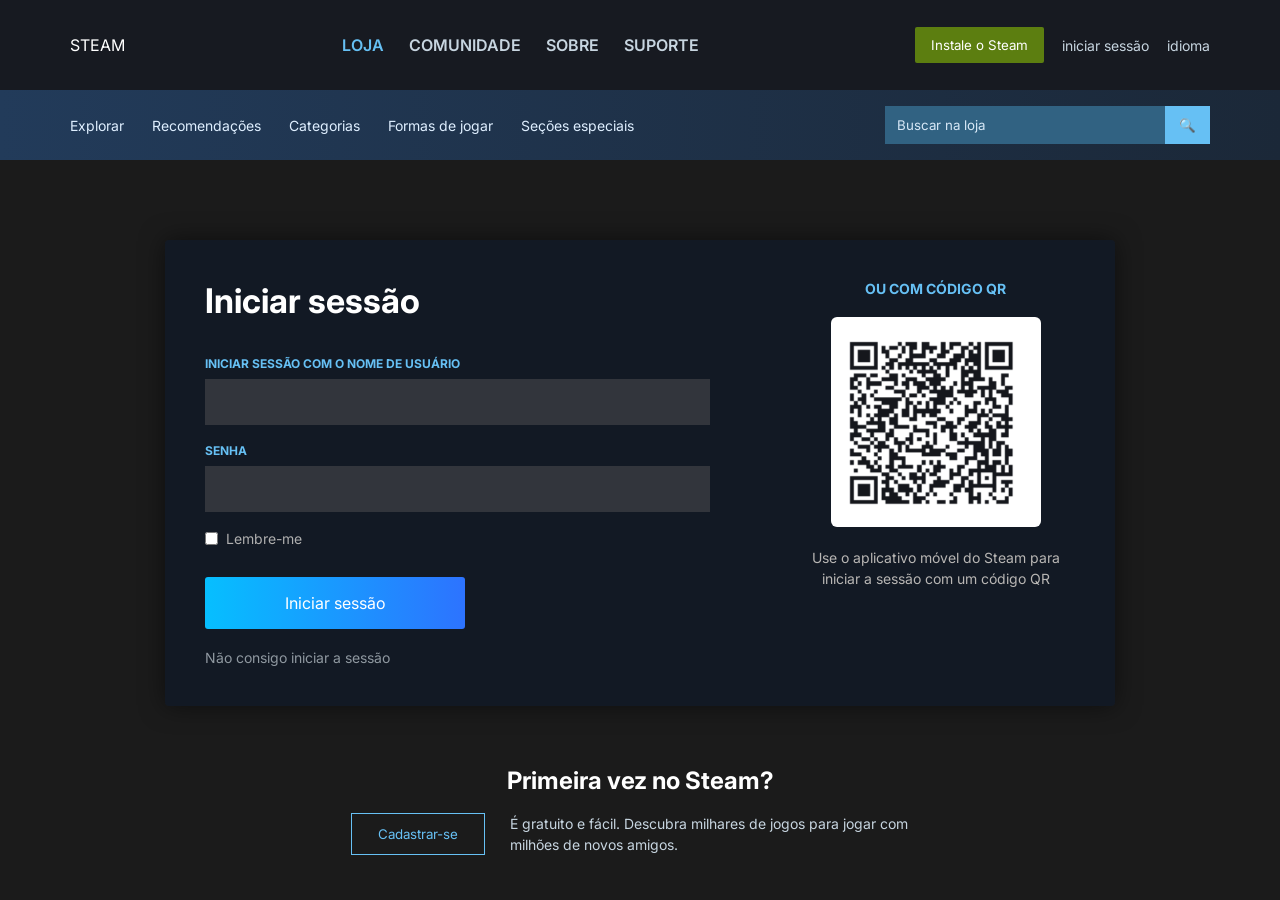
==== index.html @ 8228fb82 "primeiro html e css" ====
<!DOCTYPE html>
<html lang="pt-BR">
<head>
  <meta charset="UTF-8" />
  <meta name="viewport" content="width=device-width, initial-scale=1.0"/>
  <title>Steam Login</title>

  <link rel="stylesheet" href="style.css" />

  <link rel="preconnect" href="https://fonts.googleapis.com">
  <link rel="preconnect" href="https://fonts.gstatic.com" crossorigin>

  <link
    href="https://fonts.googleapis.com/css2?family=Inter:wght@400;500;600;700&display=swap"
    rel="stylesheet"
  >
</head>
<body>

  <div class="overlay"></div>

  <header class="topbar">

    <div class="left-nav">
        <span>STEAM</span>
      </div>

      <nav>
        <a class="active" href="#">LOJA</a>
        <a href="#">COMUNIDADE</a>
        <a href="#">SOBRE</a>
        <a href="#">SUPORTE</a>
      </nav>

    </div>

    <div class="right-nav">
      <button class="install-btn">Instale o Steam</button>

      <a href="#">iniciar sessão</a>
      <a href="#">idioma</a>
    </div>

  </header>

  <section class="subnav">

    <div class="sub-links">
      <a href="#">Explorar</a>
      <a href="#">Recomendações</a>
      <a href="#">Categorias</a>
      <a href="#">Formas de jogar</a>
      <a href="#">Seções especiais</a>
    </div>

    <div class="search-box">
      <input type="text" placeholder="Buscar na loja">
      <button>🔍</button>
    </div>

  </section>

  <main class="main-content">

    <div class="login-card">

      <div class="login-left">

        <h1>Iniciar sessão</h1>

        <label>INICIAR SESSÃO COM O NOME DE USUÁRIO</label>
        <input type="text">

        <label>SENHA</label>
        <input type="password">

        <div class="remember">
          <input type="checkbox">
          <span>Lembre-me</span>
        </div>

        <button class="login-btn">Iniciar sessão</button>

        <a class="help-link" href="#">
          Não consigo iniciar a sessão
        </a>

      </div>

      <div class="login-right">

        <h3>OU COM CÓDIGO QR</h3>

        <div class="qr-box">
          <img src="qr.png" alt="QR Code">
          >
        </div>

        <p>
          Use o aplicativo móvel do Steam
          para iniciar a sessão com um
          código QR
        </p>

      </div>

    </div>

    <div class="bottom-register">

      <h2>Primeira vez no Steam?</h2>

      <div class="register-content">
        <button>Cadastrar-se</button>

        <p>
          É gratuito e fácil. Descubra milhares de jogos
          para jogar com milhões de novos amigos.
        </p>
      </div>

    </div>

  </main>

</body>
</html>
---- style.css ----
*{
  margin: 0;
  padding: 0;
  box-sizing: border-box;
  font-family: "Inter", sans-serif;
}

body{
  min-height: 100vh;
  background: #1b1b1b;

  color: white;
}

.topbar{
  width: 100%;
  height: 90px;

  background: #171a21;

  display: flex;
  justify-content: space-between;
  align-items: center;

  padding: 0 70px;
}

.left-nav{
  display: flex;
  align-items: center;
  gap: 45px;
}

.logo{
  display: flex;
  align-items: center;
  gap: 12px;
}

.logo img{
  width: 42px;
  filter: brightness(0) invert(1);
}

.logo span{
  font-size: 32px;
  font-weight: 700;
  letter-spacing: 2px;
}

nav{
  display: flex;
  gap: 25px;
}

nav a{
  text-decoration: none;
  color: #c7d5e0;
  font-weight: 600;
  transition: .2s;
}

nav a:hover{
  color: white;
}

nav .active{
  color: #66c0f4;
}

.right-nav{
  display: flex;
  align-items: center;
  gap: 18px;
}

.right-nav a{
  color: #c7d5e0;
  text-decoration: none;
  font-size: 14px;
}

.install-btn{
  background: #5c7e10;
  border: none;
  color: white;

  padding: 10px 16px;
  border-radius: 2px;

  cursor: pointer;
}

.subnav{
  height: 70px;

  background: linear-gradient(
    90deg,
    #223b5a,
    #1b2838
  );

  display: flex;
  justify-content: space-between;
  align-items: center;

  padding: 0 70px;
}

.sub-links{
  display: flex;
  gap: 28px;
}

.sub-links a{
  color: #dfefff;
  text-decoration: none;
  font-size: 14px;
}

.search-box{
  display: flex;
}

.search-box input{
  width: 280px;
  height: 38px;

  border: none;
  outline: none;

  padding: 0 12px;

  background: #316282;
  color: white;
}

.search-box input::placeholder{
  color: #d7e8f7;
}

.search-box button{
  width: 45px;
  border: none;

  background: #66c0f4;
  cursor: pointer;
}

.main-content{
  width: 100%;
  min-height: calc(100vh - 160px);

  display: flex;
  flex-direction: column;
  align-items: center;

  padding-top: 80px;
}

.login-card{
  width: 950px;
  background: rgba(18, 26, 37, 0.96);

  padding: 40px;

  display: flex;
  justify-content: space-between;

  border-radius: 4px;

  box-shadow: 0 0 25px rgba(0,0,0,.5);
}

.login-left{
  width: 58%;
}

.login-left h1{
  margin-bottom: 35px;
  font-size: 34px;
}

.login-left label{
  display: block;
  color: #66c0f4;

  font-size: 12px;
  font-weight: 700;

  margin-bottom: 8px;
  margin-top: 18px;
}

.login-left input[type="text"],
.login-left input[type="password"]{
  width: 100%;
  height: 46px;

  border: none;
  outline: none;

  background: #32353c;
  color: white;

  padding: 0 12px;
}

.remember{
  margin-top: 18px;

  display: flex;
  align-items: center;
  gap: 8px;

  color: #afafaf;
  font-size: 14px;
}

.login-btn{
  margin-top: 30px;

  width: 260px;
  height: 52px;

  border: none;
  border-radius: 3px;

  font-size: 16px;
  color: white;

  background: linear-gradient(
    90deg,
    #06bfff,
    #2d73ff
  );

  cursor: pointer;
}

.help-link{
  display: block;
  margin-top: 20px;

  color: #8f98a0;
  text-decoration: none;
  font-size: 14px;
}

.login-right{
  width: 32%;
  text-align: center;
}

.login-right h3{
  color: #66c0f4;
  font-size: 14px;
  margin-bottom: 20px;
}

.qr-box{
  width: 210px;
  height: 210px;

  background: white;

  margin: auto;

  display: flex;
  justify-content: center;
  align-items: center;

  border-radius: 6px;
}

.qr-box img{
  width: 180px;
}

.login-right p{
  margin-top: 20px;

  color: #b8b6b4;
  line-height: 1.5;

  font-size: 14px;
}

.bottom-register{
  margin-top: 60px;
  text-align: center;
}

.bottom-register h2{
  margin-bottom: 18px;
}

.register-content{
  display: flex;
  align-items: center;
  gap: 25px;
}

.register-content button{
  border: 1px solid #67c1f5;
  background: transparent;

  color: #67c1f5;

  padding: 12px 26px;

  cursor: pointer;
}

.register-content p{
  max-width: 420px;

  color: #c7d5e0;
  text-align: left;

  font-size: 14px;
  line-height: 1.5;
}

@media(max-width: 1000px){

  .login-card{
    width: 90%;
    flex-direction: column;
    gap: 40px;
  }

  .login-left,
  .login-right{
    width: 100%;
  }

  .subnav{
    flex-direction: column;
    height: auto;
    gap: 20px;
    padding: 20px;
  }

  .topbar{
    flex-direction: column;
    height: auto;
    gap: 20px;
    padding: 20px;
  }

  .left-nav{
    flex-direction: column;
  }

  nav{
    flex-wrap: wrap;
    justify-content: center;
  }
}
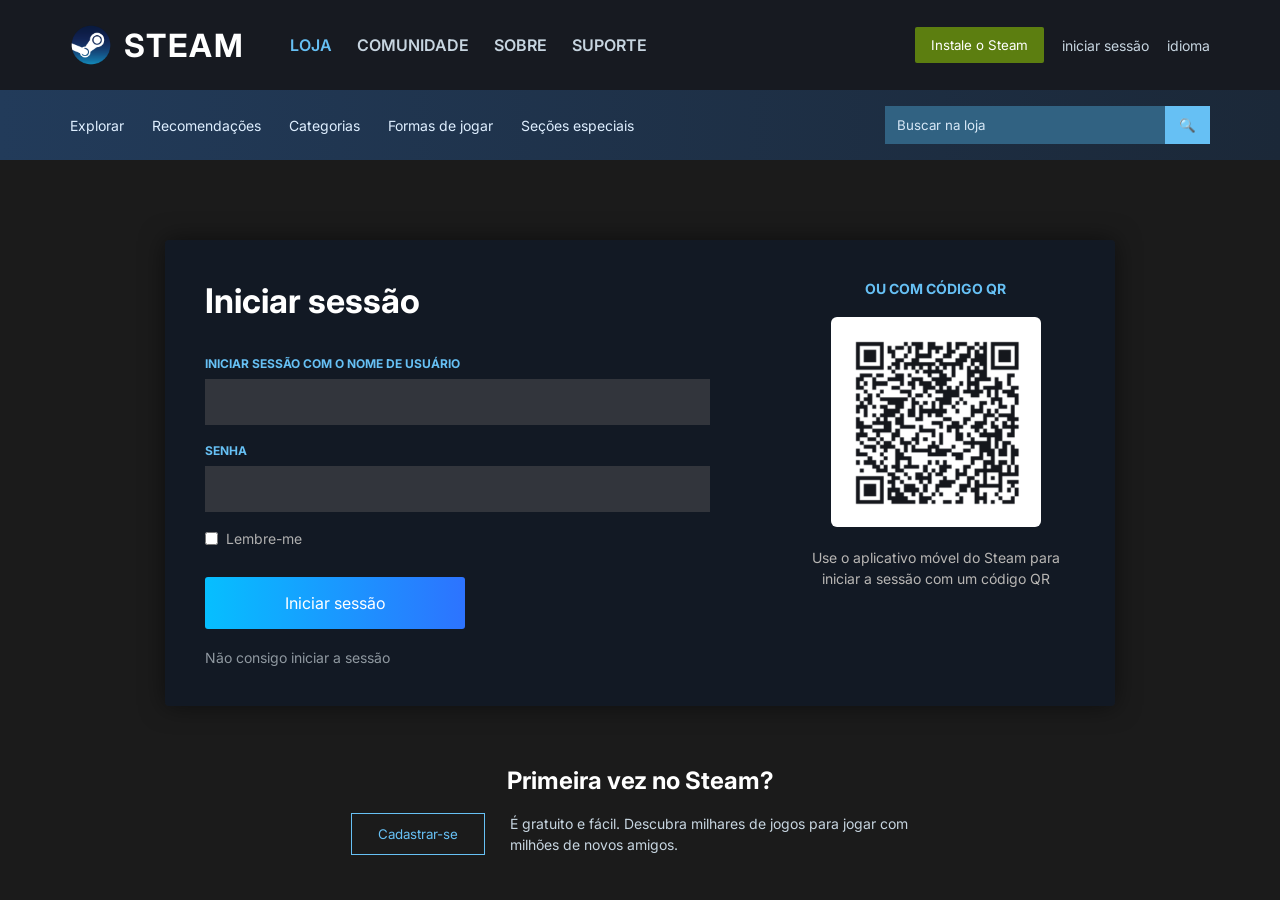
==== commit dee56aad: "ajustes finais" ====
--- a/index.html
+++ b/index.html
@@ -17,11 +17,12 @@
 </head>
 <body>
 
-  <div class="overlay"></div>
-
   <header class="topbar">
 
     <div class="left-nav">
+
+      <div class="logo">
+        <img src="logo.png" alt="Steam Logo">
         <span>STEAM</span>
       </div>
 
@@ -93,7 +94,6 @@
 
         <div class="qr-box">
           <img src="qr.png" alt="QR Code">
-          >
         </div>
 
         <p>
--- a/style.css
+++ b/style.css
@@ -8,7 +8,6 @@
 body{
   min-height: 100vh;
   background: #1b1b1b;
-
   color: white;
 }
 
@@ -31,6 +30,8 @@
   gap: 45px;
 }
 
+/* LOGO */
+
 .logo{
   display: flex;
   align-items: center;
@@ -39,7 +40,9 @@
 
 .logo img{
   width: 42px;
-  filter: brightness(0) invert(1);
+  height: 42px;
+
+  object-fit: contain;
 }
 
 .logo span{
@@ -47,6 +50,8 @@
   font-weight: 700;
   letter-spacing: 2px;
 }
+
+/* NAV */
 
 nav{
   display: flex;
@@ -68,6 +73,8 @@
   color: #66c0f4;
 }
 
+/* RIGHT NAV */
+
 .right-nav{
   display: flex;
   align-items: center;
@@ -90,6 +97,8 @@
 
   cursor: pointer;
 }
+
+/* SUBNAV */
 
 .subnav{
   height: 70px;
@@ -118,6 +127,8 @@
   font-size: 14px;
 }
 
+/* SEARCH */
+
 .search-box{
   display: flex;
 }
@@ -147,6 +158,8 @@
   cursor: pointer;
 }
 
+/* MAIN */
+
 .main-content{
   width: 100%;
   min-height: calc(100vh - 160px);
@@ -158,8 +171,11 @@
   padding-top: 80px;
 }
 
+/* LOGIN CARD */
+
 .login-card{
   width: 950px;
+
   background: rgba(18, 26, 37, 0.96);
 
   padding: 40px;
@@ -183,6 +199,7 @@
 
 .login-left label{
   display: block;
+
   color: #66c0f4;
 
   font-size: 12px;
@@ -206,6 +223,8 @@
   padding: 0 12px;
 }
 
+/* REMEMBER */
+
 .remember{
   margin-top: 18px;
 
@@ -216,6 +235,8 @@
   color: #afafaf;
   font-size: 14px;
 }
+
+/* LOGIN BUTTON */
 
 .login-btn{
   margin-top: 30px;
@@ -238,6 +259,8 @@
   cursor: pointer;
 }
 
+/* HELP LINK */
+
 .help-link{
   display: block;
   margin-top: 20px;
@@ -247,6 +270,8 @@
   font-size: 14px;
 }
 
+/* RIGHT SIDE */
+
 .login-right{
   width: 32%;
   text-align: center;
@@ -258,6 +283,8 @@
   margin-bottom: 20px;
 }
 
+/* QR */
+
 .qr-box{
   width: 210px;
   height: 210px;
@@ -286,6 +313,8 @@
   font-size: 14px;
 }
 
+/* REGISTER */
+
 .bottom-register{
   margin-top: 60px;
   text-align: center;
@@ -321,6 +350,8 @@
   font-size: 14px;
   line-height: 1.5;
 }
+
+/* RESPONSIVO */
 
 @media(max-width: 1000px){
 
